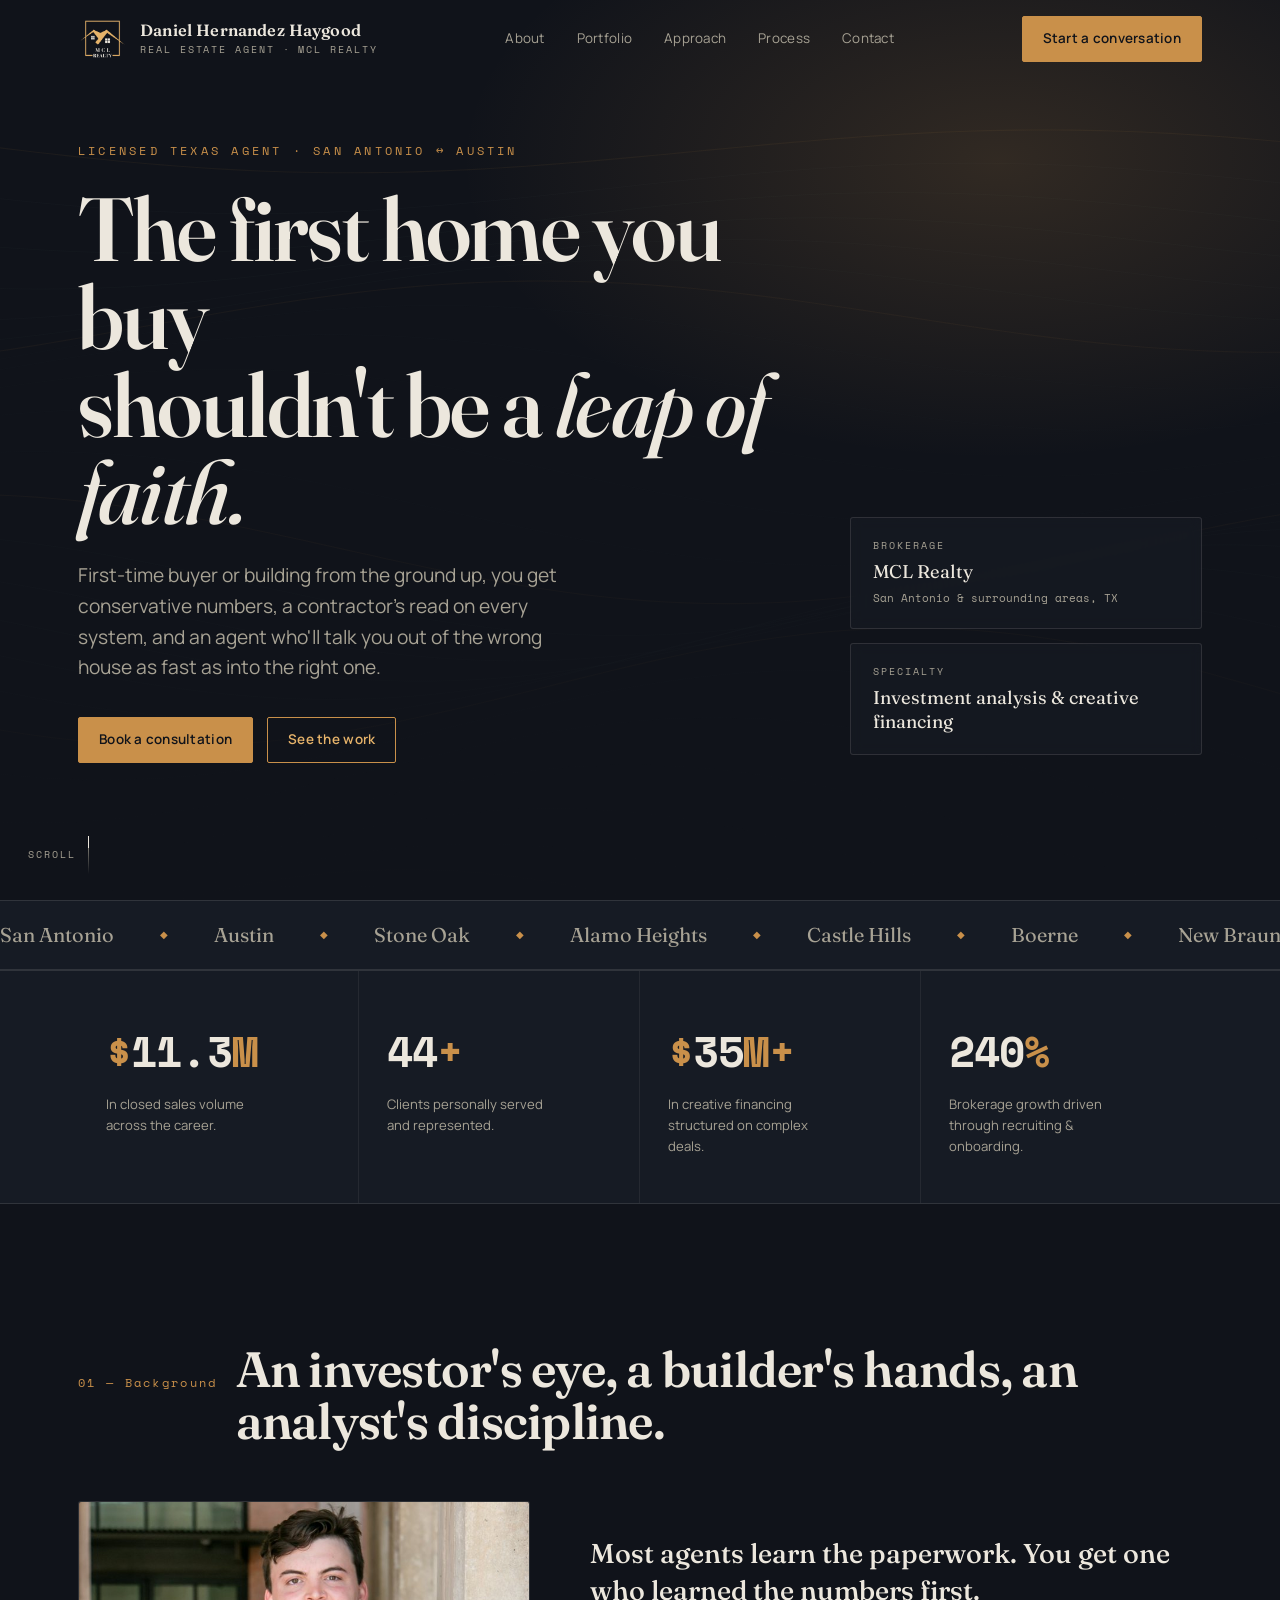
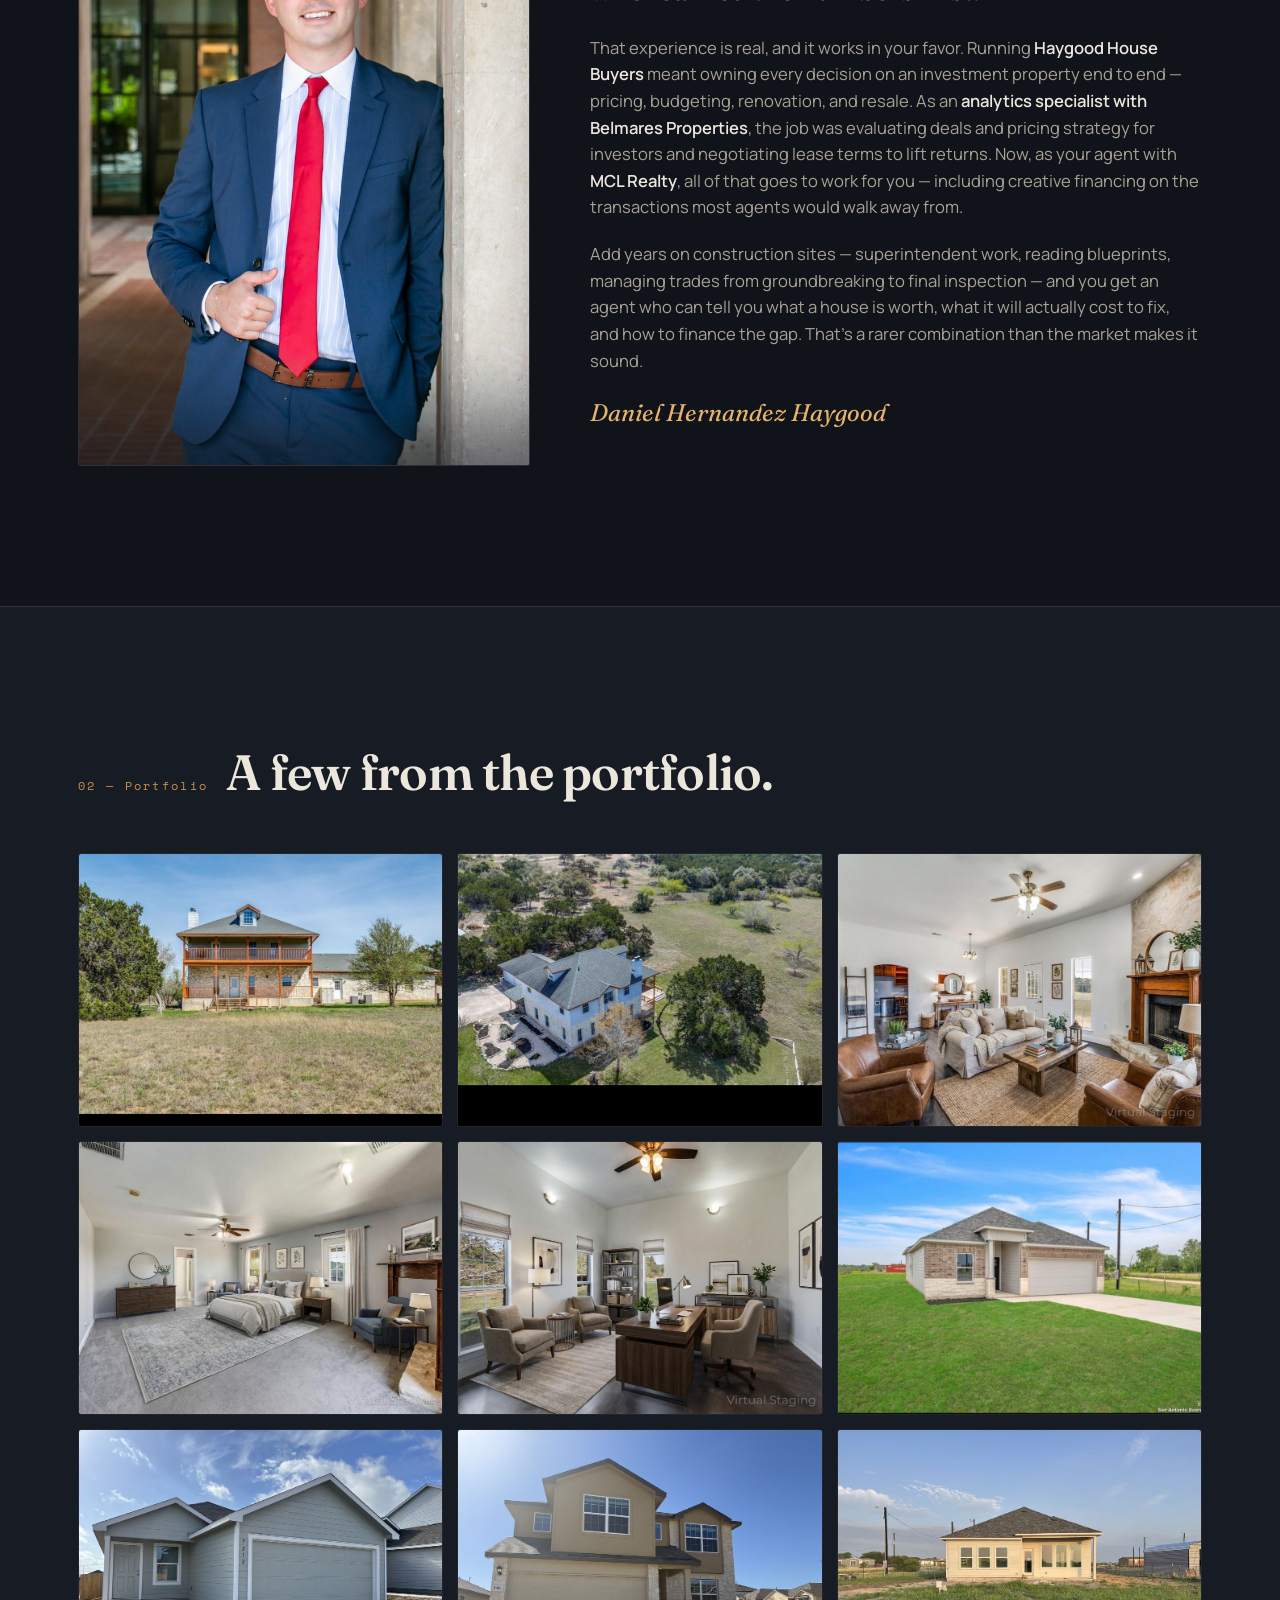
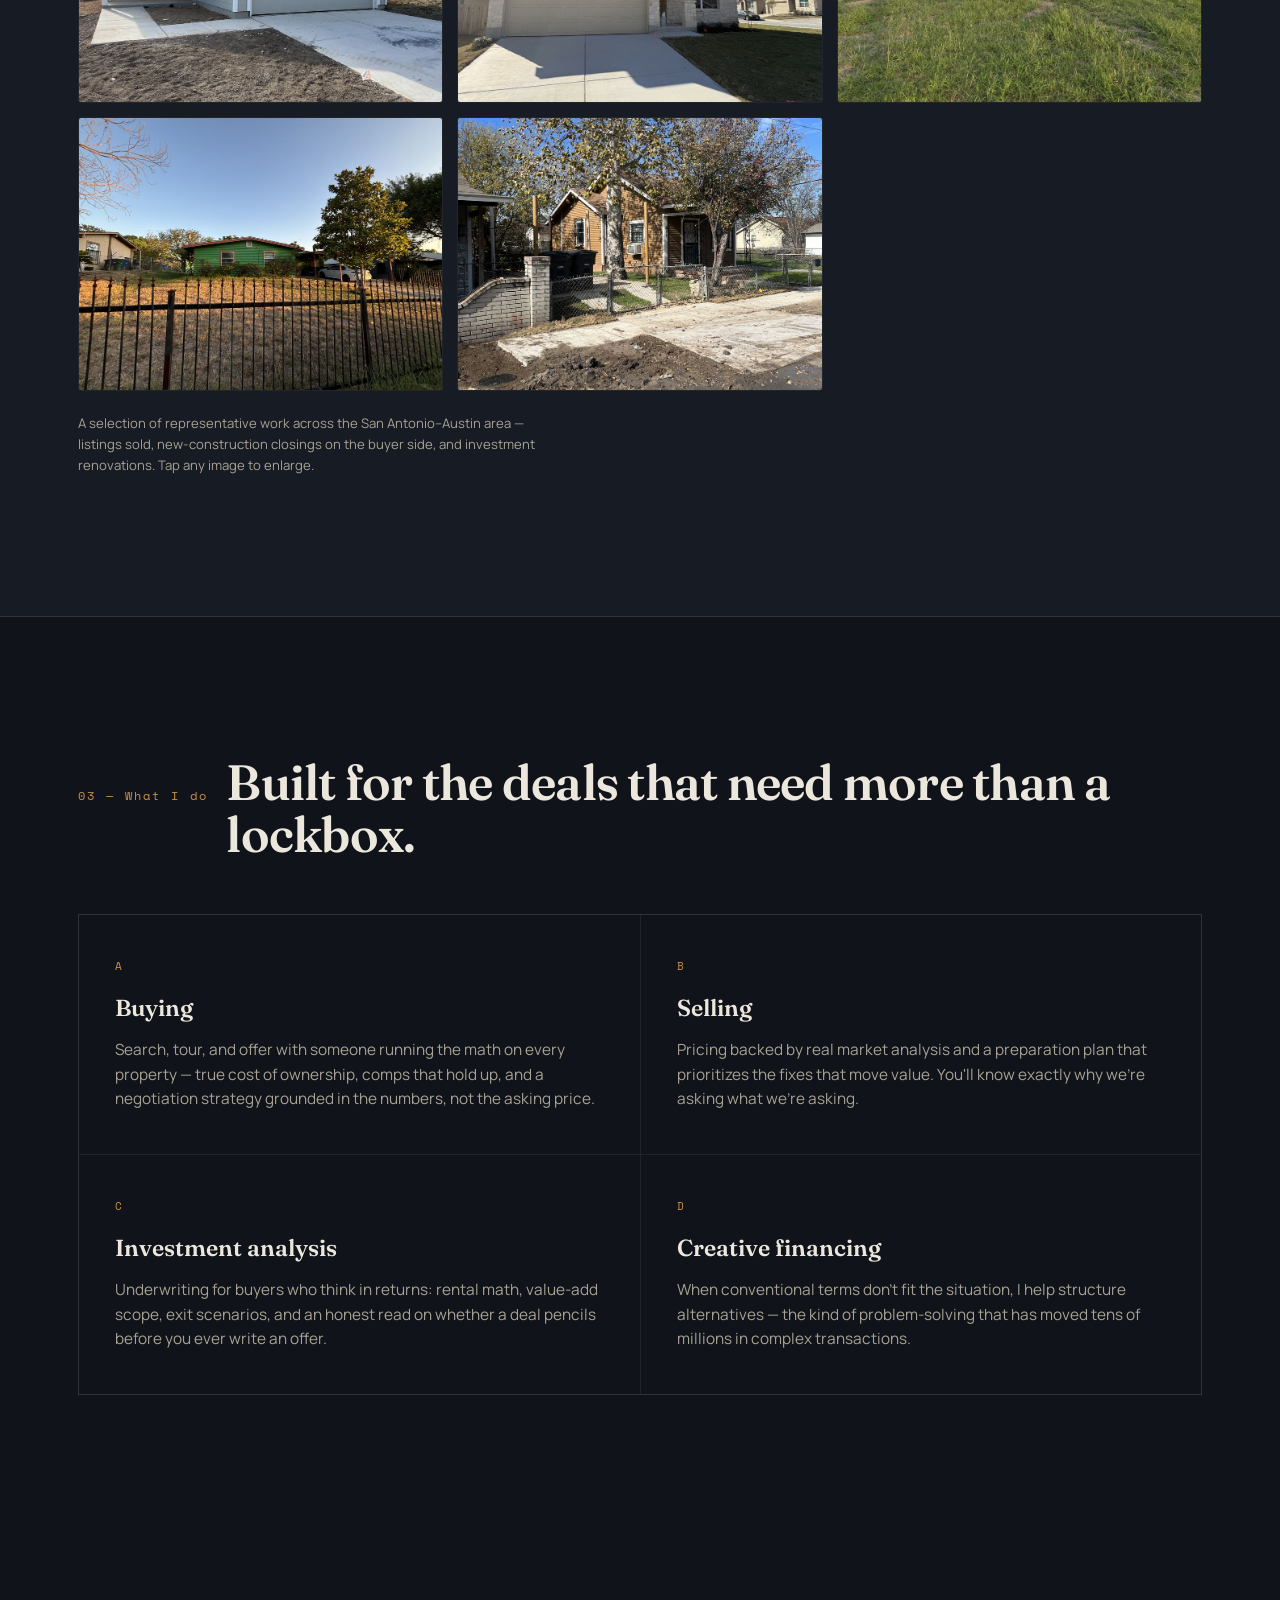
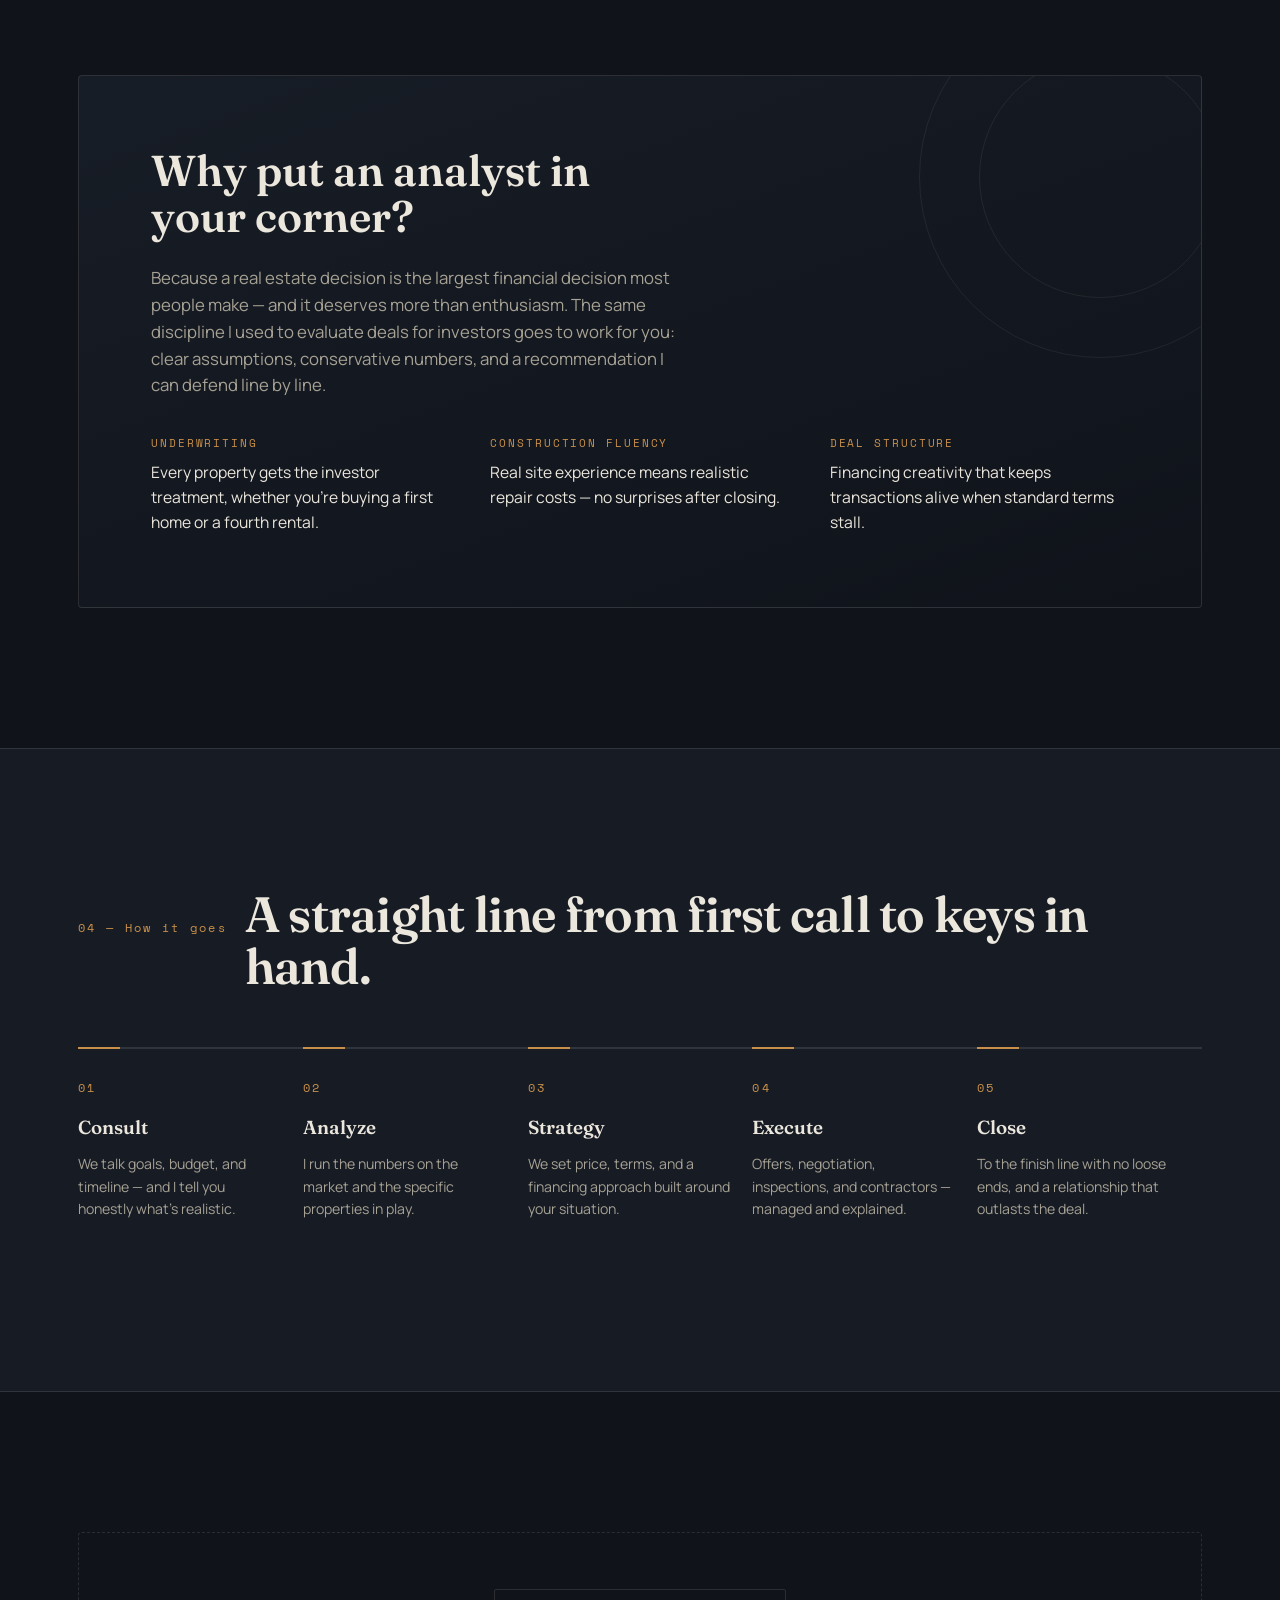
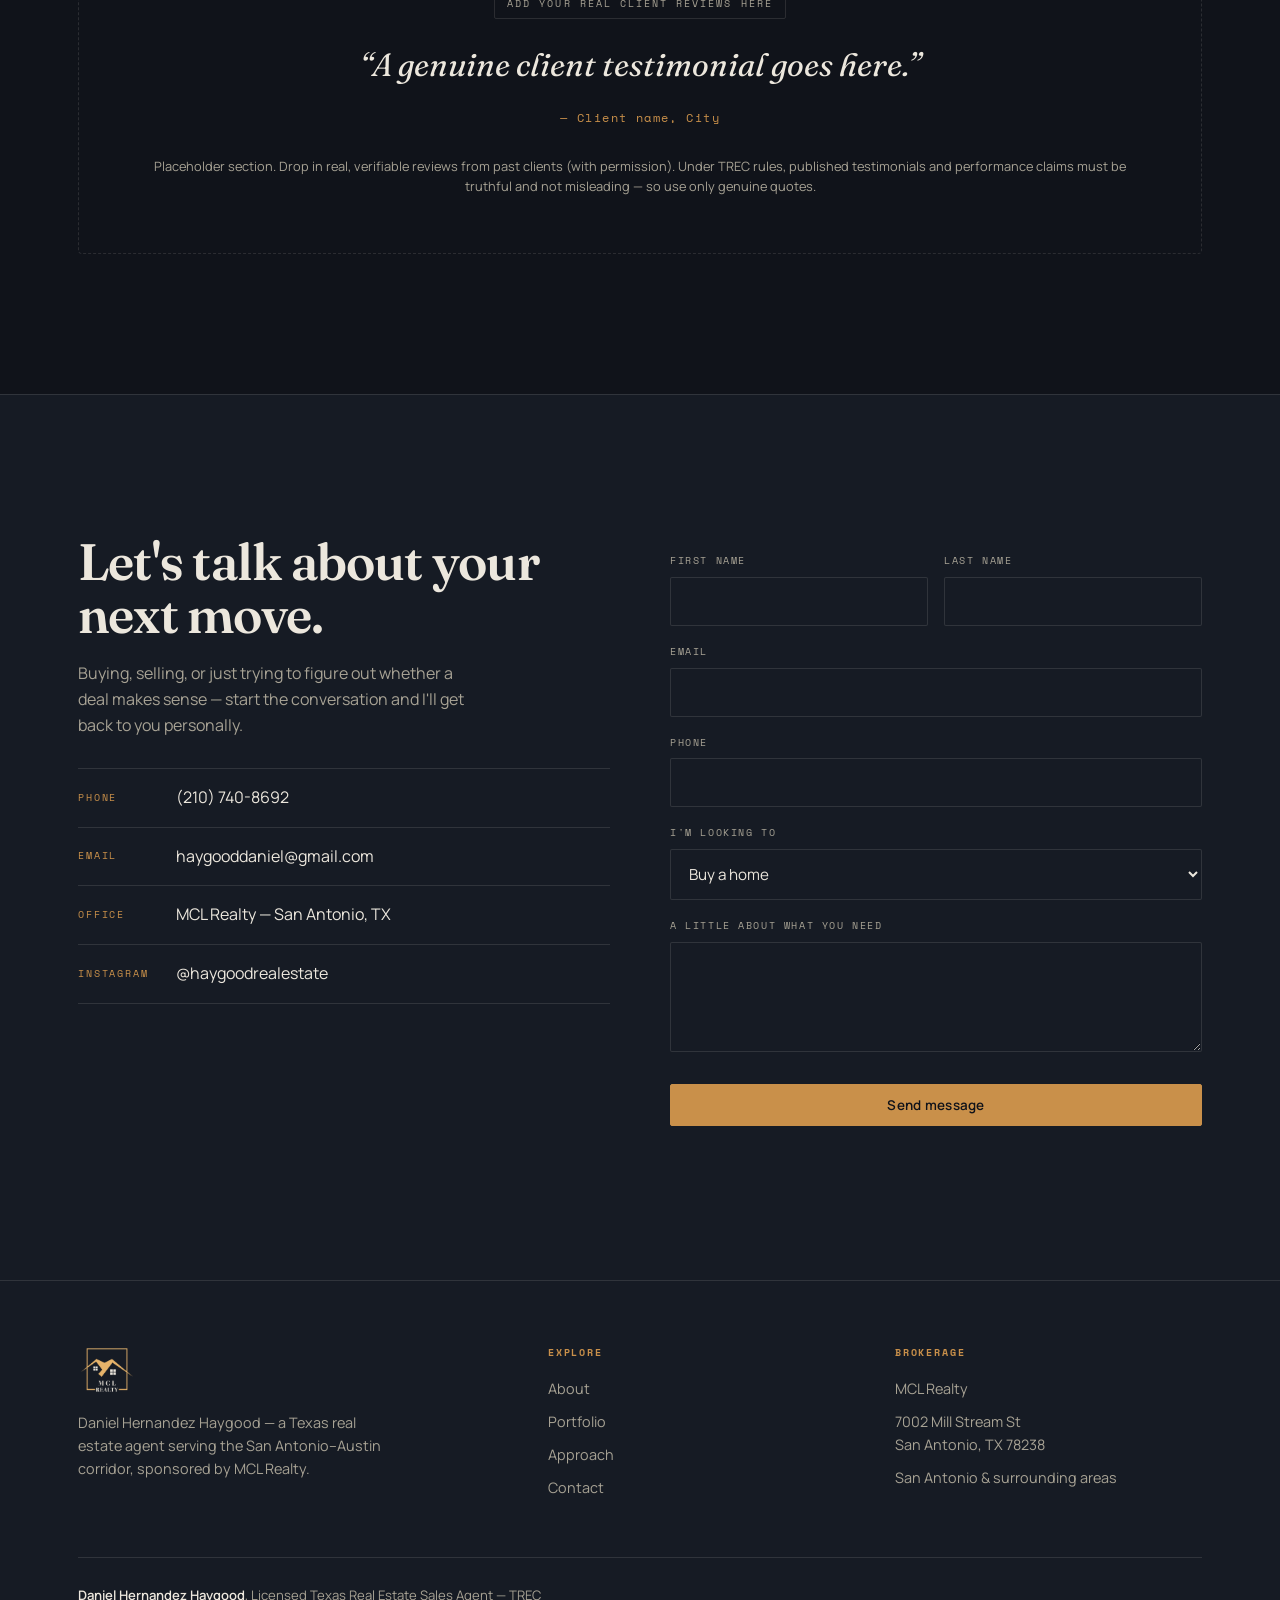
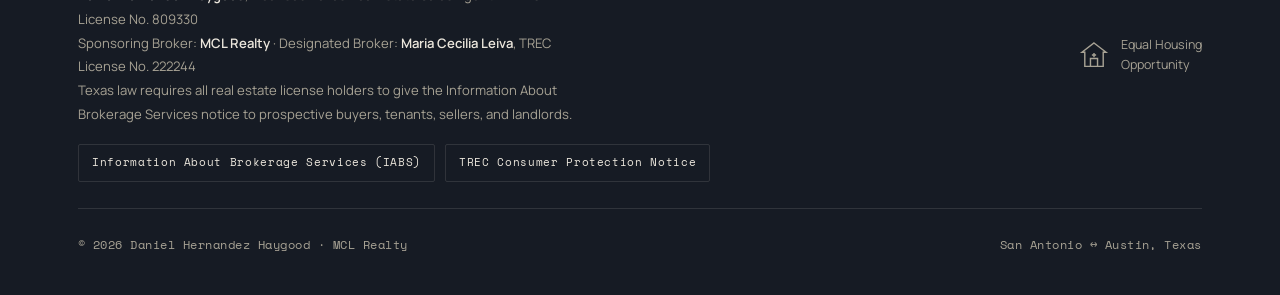
==== v1/index.html @ cd8a811c "Add A/B split test: v1 (dark site) vs v2 (zillow-style), router, tracker, stats dashboard" ====
﻿<!DOCTYPE html>
<html lang="en">
<head>
<meta charset="UTF-8" />
<meta name="viewport" content="width=device-width, initial-scale=1.0" />
<title>Daniel Hernandez Haygood · Real Estate Agent · MCL Realty</title>
<meta name="description" content="Daniel Hernandez Haygood — a Texas real estate agent who underwrites like an investor and inspects like a builder. Serving the San Antonio–Austin corridor with MCL Realty." />
<link rel="preconnect" href="https://fonts.googleapis.com" />
<link rel="preconnect" href="https://fonts.gstatic.com" crossorigin />
<link href="https://fonts.googleapis.com/css2?family=Fraunces:opsz,wght@9..144,400;9..144,500;9..144,600;9..144,700&family=Manrope:wght@400;500;600;700&family=Space+Mono:wght@400;700&display=swap" rel="stylesheet" />
<style>
  :root{
    --ink:#10131A; --ink-2:#161B24; --surface:#1B2129;
    --bone:#ECE7DD; --bone-dim:#A7A294;
    --brass:#C9904A; --brass-hi:#E6B36A; --plat:#7C9A92;
    --line:rgba(236,231,221,0.12); --line-soft:rgba(236,231,221,0.07);
    --display:"Fraunces",Georgia,serif; --body:"Manrope",system-ui,sans-serif; --mono:"Space Mono",monospace;
    --maxw:1180px; --ease:cubic-bezier(.22,.61,.36,1);
  }
  *{box-sizing:border-box;margin:0;padding:0}
  html{scroll-behavior:smooth}
  body{background:var(--ink);color:var(--bone);font-family:var(--body);line-height:1.6;-webkit-font-smoothing:antialiased;overflow-x:hidden}
  a{color:inherit;text-decoration:none}
  img{max-width:100%;display:block}
  .wrap{max-width:var(--maxw);margin:0 auto;padding:0 28px}
  .eyebrow{font-family:var(--mono);font-size:.72rem;letter-spacing:.28em;text-transform:uppercase;color:var(--brass)}

  header.nav{position:fixed;top:0;left:0;right:0;z-index:60;transition:background .4s var(--ease),border-color .4s var(--ease),backdrop-filter .4s;border-bottom:1px solid transparent}
  header.nav.scrolled{background:rgba(16,19,26,.82);backdrop-filter:blur(14px);border-bottom:1px solid var(--line)}
  .nav-inner{display:flex;align-items:center;justify-content:space-between;height:78px}
  .brand{display:flex;align-items:center;gap:13px}
  .brand .mark{height:42px;width:auto;flex:none}
  .brand .name{line-height:1.05}
  .brand .name b{font-family:var(--display);font-weight:600;font-size:1.02rem;letter-spacing:.01em;display:block}
  .brand .name span{font-family:var(--mono);font-size:.6rem;letter-spacing:.2em;color:var(--bone-dim);text-transform:uppercase}
  .nav-links{display:flex;align-items:center;gap:32px}
  .nav-links a{font-size:.84rem;color:var(--bone-dim);transition:color .25s;letter-spacing:.02em}
  .nav-links a:hover{color:var(--bone)}
  .btn{font-family:var(--body);font-weight:600;font-size:.84rem;padding:11px 20px;border-radius:2px;cursor:pointer;border:1px solid var(--brass);background:transparent;color:var(--brass-hi);transition:all .3s var(--ease);letter-spacing:.02em;display:inline-flex;align-items:center;gap:8px}
  .btn:hover{background:var(--brass);color:var(--ink);transform:translateY(-2px)}
  .btn.solid{background:var(--brass);color:var(--ink)}
  .btn.solid:hover{background:var(--brass-hi);border-color:var(--brass-hi)}
  .nav-cta{display:flex;align-items:center;gap:22px}
  .burger{display:none;flex-direction:column;gap:5px;background:none;border:0;cursor:pointer;padding:6px}
  .burger span{width:24px;height:2px;background:var(--bone);transition:.3s}

  .hero{position:relative;min-height:100vh;display:flex;align-items:center;overflow:hidden}
  #contours{position:absolute;inset:0;width:100%;height:100%;z-index:0}
  .hero::after{content:"";position:absolute;inset:0;z-index:1;pointer-events:none;background:radial-gradient(ellipse 70% 55% at 78% 18%, rgba(201,144,74,.18), transparent 60%),linear-gradient(180deg, rgba(16,19,26,.30) 0%, rgba(16,19,26,.55) 55%, var(--ink) 100%)}
  .hero .wrap{position:relative;z-index:2;width:100%}
  .hero-grid{display:grid;grid-template-columns:1.35fr .65fr;gap:40px;align-items:end}
  .hero h1{font-family:var(--display);font-weight:600;font-size:clamp(2.7rem,7vw,5.6rem);line-height:.98;letter-spacing:-.02em;margin:22px 0 24px}
  .hero h1 em{font-style:italic;color:inherit;font-weight:500}
  .hero p.lede{font-size:clamp(1.02rem,1.5vw,1.22rem);color:var(--bone-dim);max-width:42ch;margin-bottom:34px}
  .hero-ctas{display:flex;gap:14px;flex-wrap:wrap}
  .hero-side{padding-bottom:8px}
  .hero-card{border:1px solid var(--line);border-radius:3px;padding:20px 22px;background:rgba(27,33,41,.45);backdrop-filter:blur(6px)}
  .hero-card .lbl{font-family:var(--mono);font-size:.62rem;letter-spacing:.2em;color:var(--bone-dim);text-transform:uppercase}
  .hero-card .val{font-family:var(--display);font-size:1.15rem;margin-top:6px;line-height:1.3}
  .hero-card + .hero-card{margin-top:14px}
  .scrollcue{position:absolute;left:28px;bottom:26px;z-index:2;display:flex;align-items:center;gap:12px;font-family:var(--mono);font-size:.62rem;letter-spacing:.2em;color:var(--bone-dim);text-transform:uppercase}
  .scrollcue .rail{width:1px;height:38px;background:linear-gradient(var(--bone-dim),transparent);position:relative;overflow:hidden}
  .scrollcue .rail::after{content:"";position:absolute;top:0;left:0;width:1px;height:12px;background:var(--bone);animation:cue 2.1s var(--ease) infinite}
  @keyframes cue{0%{transform:translateY(-12px)}60%,100%{transform:translateY(40px)}}

  .marquee{border-top:1px solid var(--line);border-bottom:1px solid var(--line);background:var(--ink-2);overflow:hidden;padding:18px 0}
  .marquee-track{display:flex;gap:46px;white-space:nowrap;width:max-content;animation:slide 38s linear infinite}
  .marquee:hover .marquee-track{animation-play-state:paused}
  .marquee span{font-family:var(--display);font-size:1.25rem;color:var(--bone-dim);display:inline-flex;align-items:center;gap:46px;font-weight:400}
  .marquee span::after{content:"\25C6";color:var(--brass);font-size:.6rem}
  @keyframes slide{to{transform:translateX(-50%)}}

  section.block{padding:clamp(72px,11vw,140px) 0;position:relative}
  .sec-head{display:flex;align-items:baseline;gap:18px;margin-bottom:54px;flex-wrap:wrap}
  .sec-head .no{font-family:var(--mono);font-size:.72rem;color:var(--brass);letter-spacing:.2em}
  .sec-head h2{font-family:var(--display);font-weight:600;font-size:clamp(1.9rem,4vw,3.1rem);line-height:1.04;letter-spacing:-.015em;flex:1;min-width:280px}

  .stats{background:var(--ink-2);border-top:1px solid var(--line);border-bottom:1px solid var(--line)}
  .stat-grid{display:grid;grid-template-columns:repeat(4,1fr)}
  .stat{padding:46px 28px;border-right:1px solid var(--line-soft)}
  .stat:last-child{border-right:0}
  .stat .num{font-family:var(--mono);font-weight:700;font-size:clamp(1.9rem,3.4vw,2.7rem);color:var(--bone);letter-spacing:-.02em}
  .stat .num .pre,.stat .num .suf{color:var(--brass)}
  .stat .cap{font-size:.82rem;color:var(--bone-dim);margin-top:8px;max-width:22ch}

  .about-grid{display:grid;grid-template-columns:.85fr 1.15fr;gap:60px;align-items:center}
  .portrait{position:relative;aspect-ratio:4/5;border:1px solid var(--line);border-radius:3px;overflow:hidden;background:#12161d}
  .portrait img{width:100%;height:100%;object-fit:cover}
  .portrait::after{content:"";position:absolute;inset:0;box-shadow:inset 0 -90px 80px -40px rgba(16,19,26,.6);pointer-events:none}
  .about-body p{color:var(--bone-dim);font-size:1.04rem;margin-bottom:20px}
  .about-body p strong{color:var(--bone);font-weight:600}
  .about-body .lead{font-family:var(--display);font-size:clamp(1.3rem,2.2vw,1.7rem);line-height:1.35;color:var(--bone);margin-bottom:26px;font-weight:500}
  .sig{font-family:var(--display);font-style:italic;font-size:1.5rem;color:var(--brass-hi);margin-top:8px}

  /* PORTFOLIO */
  .gallery{display:grid;grid-template-columns:repeat(3,1fr);gap:14px}
  .gtile{position:relative;overflow:hidden;border-radius:3px;cursor:pointer;aspect-ratio:4/3;border:1px solid var(--line-soft);background:#12161d}
  .gtile img{width:100%;height:100%;object-fit:cover;transition:transform .7s var(--ease)}
  .gtile:hover img,.gtile:focus img{transform:scale(1.06)}
  .gtile .cap{position:absolute;left:0;right:0;bottom:0;padding:16px;display:flex;justify-content:space-between;align-items:flex-end;gap:10px;background:linear-gradient(transparent,rgba(16,19,26,.88));opacity:0;transform:translateY(10px);transition:.45s var(--ease)}
  .gtile:hover .cap,.gtile:focus .cap{opacity:1;transform:none}
  .cap .t{font-family:var(--display);font-size:1.02rem;color:var(--bone)}
  .cap .k{font-family:var(--mono);font-size:.56rem;letter-spacing:.16em;text-transform:uppercase;color:var(--brass-hi);white-space:nowrap;padding-bottom:3px}
  .gnote{margin-top:22px;font-size:.82rem;color:var(--bone-dim);max-width:60ch}
  #lightbox{position:fixed;inset:0;z-index:90;background:rgba(8,10,14,.92);display:none;align-items:center;justify-content:center;padding:30px;backdrop-filter:blur(6px)}
  #lightbox.on{display:flex}
  #lightbox img{max-width:92vw;max-height:88vh;border:1px solid var(--line);border-radius:3px}
  #lightbox .x{position:absolute;top:22px;right:26px;font-family:var(--mono);font-size:.8rem;letter-spacing:.1em;color:var(--bone);cursor:pointer;border:1px solid var(--line);padding:8px 12px;border-radius:2px}

  .cards{display:grid;grid-template-columns:repeat(2,1fr);gap:1px;background:var(--line-soft);border:1px solid var(--line-soft)}
  .card{background:var(--ink);padding:42px 36px;transition:background .4s var(--ease)}
  .card:hover{background:var(--ink-2)}
  .card .idx{font-family:var(--mono);font-size:.7rem;color:var(--brass);letter-spacing:.2em}
  .card h3{font-family:var(--display);font-weight:600;font-size:1.45rem;margin:14px 0 12px}
  .card p{color:var(--bone-dim);font-size:.96rem}

  .diff{background:linear-gradient(160deg,#171d26,#10131a);border:1px solid var(--line);border-radius:4px;padding:clamp(40px,6vw,72px);position:relative;overflow:hidden}
  .diff::before{content:"";position:absolute;right:-80px;top:-80px;width:360px;height:360px;border:1px solid var(--line-soft);border-radius:50%}
  .diff::after{content:"";position:absolute;right:-20px;top:-20px;width:240px;height:240px;border:1px solid var(--line-soft);border-radius:50%}
  .diff h2{font-family:var(--display);font-weight:600;font-size:clamp(1.7rem,3.4vw,2.7rem);line-height:1.08;max-width:18ch;margin-bottom:24px;position:relative}
  .diff p{color:var(--bone-dim);max-width:54ch;font-size:1.05rem;position:relative}
  .diff-list{display:flex;gap:40px;margin-top:36px;flex-wrap:wrap;position:relative}
  .diff-list div{flex:1;min-width:180px}
  .diff-list .k{font-family:var(--mono);font-size:.66rem;letter-spacing:.18em;color:var(--brass);text-transform:uppercase}
  .diff-list .v{margin-top:8px;color:var(--bone);font-size:.98rem}

  .steps{display:grid;grid-template-columns:repeat(5,1fr);gap:0}
  .step{padding:30px 22px 30px 0;border-top:2px solid var(--line);position:relative}
  .step::before{content:"";position:absolute;top:-2px;left:0;width:42px;height:2px;background:var(--brass)}
  .step .n{font-family:var(--mono);font-size:.72rem;color:var(--brass);letter-spacing:.2em}
  .step h4{font-family:var(--display);font-weight:600;font-size:1.18rem;margin:16px 0 10px}
  .step p{color:var(--bone-dim);font-size:.88rem}

  .quote-wrap{border:1px dashed var(--line);border-radius:4px;padding:clamp(34px,5vw,56px);text-align:center}
  .quote-wrap .tag{font-family:var(--mono);font-size:.64rem;letter-spacing:.2em;color:var(--bone-dim);text-transform:uppercase;display:inline-block;border:1px solid var(--line);padding:6px 12px;border-radius:2px;margin-bottom:24px}
  .quote-wrap blockquote{font-family:var(--display);font-style:italic;font-size:clamp(1.3rem,2.6vw,2rem);line-height:1.35;color:var(--bone);max-width:30ch;margin:0 auto 18px}
  .quote-wrap cite{font-family:var(--mono);font-size:.74rem;color:var(--brass);letter-spacing:.12em;font-style:normal}
  .quote-note{font-size:.8rem;color:var(--bone-dim);margin-top:26px}

  .contact-grid{display:grid;grid-template-columns:1fr 1fr;gap:60px;align-items:start}
  .contact-grid h2{font-family:var(--display);font-weight:600;font-size:clamp(2rem,4vw,3.2rem);line-height:1.04;margin-bottom:20px;letter-spacing:-.015em}
  .contact-grid .sub{color:var(--bone-dim);margin-bottom:30px;max-width:40ch}
  .contact-line{display:flex;gap:14px;align-items:center;padding:16px 0;border-top:1px solid var(--line)}
  .contact-line:last-of-type{border-bottom:1px solid var(--line)}
  .contact-line .k{font-family:var(--mono);font-size:.64rem;letter-spacing:.18em;color:var(--brass);text-transform:uppercase;width:84px;flex:none}
  .contact-line .v{color:var(--bone)}
  .contact-line a.v:hover{color:var(--brass-hi)}
  form .row{display:grid;grid-template-columns:1fr 1fr;gap:16px}
  form label{display:block;font-family:var(--mono);font-size:.62rem;letter-spacing:.16em;text-transform:uppercase;color:var(--bone-dim);margin:18px 0 8px}
  form input,form textarea,form select{width:100%;background:var(--ink-2);border:1px solid var(--line);color:var(--bone);padding:13px 14px;border-radius:2px;font-family:var(--body);font-size:.95rem;transition:border-color .25s}
  form input:focus,form textarea:focus,form select:focus{outline:none;border-color:var(--brass)}
  form textarea{resize:vertical;min-height:110px}
  form .btn{margin-top:24px;width:100%;justify-content:center}

  footer{background:var(--ink-2);border-top:1px solid var(--line);padding:64px 0 40px}
  .foot-top{display:grid;grid-template-columns:1.4fr 1fr 1fr;gap:40px;margin-bottom:48px}
  .foot-brand .mark{height:50px;width:auto;margin-bottom:16px}
  .foot-brand p{color:var(--bone-dim);font-size:.9rem;max-width:34ch}
  .foot-col h5{font-family:var(--mono);font-size:.64rem;letter-spacing:.18em;text-transform:uppercase;color:var(--brass);margin-bottom:16px}
  .foot-col a,.foot-col p{display:block;color:var(--bone-dim);font-size:.9rem;margin-bottom:10px;transition:color .25s}
  .foot-col a:hover{color:var(--bone)}
  .trec{border-top:1px solid var(--line);border-bottom:1px solid var(--line);padding:26px 0;margin:8px 0 26px}
  .trec-row{display:flex;gap:30px;flex-wrap:wrap;align-items:center;justify-content:space-between}
  .trec-info{font-size:.82rem;color:var(--bone-dim);line-height:1.8;max-width:64ch}
  .trec-info b{color:var(--bone);font-weight:600}
  .trec-links{display:flex;gap:10px;flex-wrap:wrap;margin-top:18px}
  .trec-links a{font-family:var(--mono);font-size:.68rem;letter-spacing:.06em;border:1px solid var(--line);padding:9px 13px;border-radius:2px;color:var(--bone);transition:all .25s}
  .trec-links a:hover{border-color:var(--brass);color:var(--brass-hi)}
  .eho{display:flex;align-items:center;gap:10px;font-size:.78rem;color:var(--bone-dim)}
  .eho svg{flex:none}
  .foot-base{display:flex;justify-content:space-between;gap:20px;flex-wrap:wrap;font-size:.78rem;color:var(--bone-dim);font-family:var(--mono);letter-spacing:.04em}

  .reveal{opacity:0;transform:translateY(28px);transition:opacity .9s var(--ease),transform .9s var(--ease)}
  .reveal.in{opacity:1;transform:none}
  .reveal[data-d="1"]{transition-delay:.08s}.reveal[data-d="2"]{transition-delay:.16s}
  .reveal[data-d="3"]{transition-delay:.24s}.reveal[data-d="4"]{transition-delay:.32s}

  @media(max-width:980px){
    .hero-grid{grid-template-columns:1fr}.hero-side{display:none}
    .about-grid,.contact-grid{grid-template-columns:1fr;gap:36px}
    .steps{grid-template-columns:repeat(2,1fr)}.foot-top{grid-template-columns:1fr 1fr}
    .stat-grid{grid-template-columns:repeat(2,1fr)}.stat:nth-child(2){border-right:0}
    .stat{border-bottom:1px solid var(--line-soft)}
    .gallery{grid-template-columns:repeat(2,1fr)}
  }
  @media(max-width:620px){
    .nav-links{display:none}.nav-cta .btn{display:none}.burger{display:flex}
    .cards{grid-template-columns:1fr}.steps{grid-template-columns:1fr}.foot-top{grid-template-columns:1fr}
    form .row{grid-template-columns:1fr}.gallery{grid-template-columns:1fr}
    .mobile-open .nav-links{display:flex;position:absolute;top:78px;left:0;right:0;flex-direction:column;gap:0;background:var(--ink-2);border-bottom:1px solid var(--line);padding:8px 28px 20px}
    .mobile-open .nav-links a{padding:14px 0;border-bottom:1px solid var(--line-soft);width:100%}
  }
  @media(prefers-reduced-motion:reduce){
    .reveal{opacity:1;transform:none;transition:none}.marquee-track{animation:none}
    .scrollcue .rail::after{animation:none}html{scroll-behavior:auto}
    .gtile img{transition:none}
  }
</style>
<!-- Google tag (gtag.js) -->
<script async src="https://www.googletagmanager.com/gtag/js?id=G-Z7TXJCF9Q4"></script>
<script>
  window.dataLayer = window.dataLayer || [];
  function gtag(){dataLayer.push(arguments);}
  gtag('js', new Date());

  gtag('config', 'G-Z7TXJCF9Q4');
</script>
</head>
<body>

<header class="nav" id="nav">
  <div class="wrap nav-inner">
    <a class="brand" href="#top" aria-label="Daniel Hernandez Haygood — home">
      <img class="mark" src="[data-uri]" alt="MCL Realty" />
      <span class="name"><b>Daniel Hernandez Haygood</b><span>Real Estate Agent · MCL Realty</span></span>
    </a>
    <nav class="nav-links" aria-label="Primary">
      <a href="#about">About</a>
      <a href="#portfolio">Portfolio</a>
      <a href="#approach">Approach</a>
      <a href="#process">Process</a>
      <a href="#contact">Contact</a>
    </nav>
    <div class="nav-cta">
      <a href="#contact" class="btn solid">Start a conversation</a>
      <button class="burger" id="burger" aria-label="Menu" aria-expanded="false"><span></span><span></span><span></span></button>
    </div>
  </div>
</header>

<section class="hero" id="top">
  <canvas id="contours" aria-hidden="true"></canvas>
  <div class="wrap">
    <div class="hero-grid">
      <div class="hero-main">
        <span class="eyebrow">Licensed Texas Agent · San Antonio &harr; Austin</span>
        <h1>The first home you buy<br>shouldn't be a <em>leap of faith.</em></h1>
        <p class="lede">First-time buyer or building from the ground up, you get conservative numbers, a contractor's read on every system, and an agent who'll talk you out of the wrong house as fast as into the right one.</p>
        <div class="hero-ctas">
          <a href="#contact" class="btn solid">Book a consultation</a>
          <a href="#portfolio" class="btn">See the work</a>
        </div>
      </div>
      <aside class="hero-side">
        <div class="hero-card"><div class="lbl">Brokerage</div><div class="val">MCL Realty<br><span style="font-family:var(--mono);font-size:.7rem;color:var(--bone-dim)">San Antonio &amp; surrounding areas, TX</span></div></div>
        <div class="hero-card"><div class="lbl">Specialty</div><div class="val">Investment analysis &amp; creative financing</div></div>
      </aside>
    </div>
  </div>
  <div class="scrollcue"><span>Scroll</span><span class="rail"></span></div>
</section>

<div class="marquee" id="areas" aria-label="Service areas">
  <div class="marquee-track">
    <span>San Antonio</span><span>Austin</span><span>Stone Oak</span><span>Alamo Heights</span><span>Castle Hills</span><span>Boerne</span><span>New Braunfels</span><span>Bulverde</span><span>Schertz</span><span>Helotes</span>
    <span>San Antonio</span><span>Austin</span><span>Stone Oak</span><span>Alamo Heights</span><span>Castle Hills</span><span>Boerne</span><span>New Braunfels</span><span>Bulverde</span><span>Schertz</span><span>Helotes</span>
  </div>
</div>

<div class="stats">
  <div class="wrap">
    <div class="stat-grid">
      <div class="stat reveal"><div class="num"><span class="pre">$</span><span data-count="11.3" data-dec="1">0</span><span class="suf">M</span></div><div class="cap">In closed sales volume across the career.</div></div>
      <div class="stat reveal" data-d="1"><div class="num"><span data-count="44">0</span><span class="suf">+</span></div><div class="cap">Clients personally served and represented.</div></div>
      <div class="stat reveal" data-d="2"><div class="num"><span class="pre">$</span><span data-count="35">0</span><span class="suf">M+</span></div><div class="cap">In creative financing structured on complex deals.</div></div>
      <div class="stat reveal" data-d="3"><div class="num"><span data-count="240">0</span><span class="suf">%</span></div><div class="cap">Brokerage growth driven through recruiting &amp; onboarding.</div></div>
    </div>
  </div>
</div>

<section class="block" id="about">
  <div class="wrap">
    <div class="sec-head reveal"><span class="no">01 — Background</span><h2>An investor's eye, a builder's hands, an analyst's discipline.</h2></div>
    <div class="about-grid">
      <div class="portrait reveal"><img src="[data-uri]" alt="Daniel Hernandez Haygood" /></div>
      <div class="about-body reveal" data-d="1">
        <p class="lead">Most agents learn the paperwork. You get one who learned the numbers first.</p>
        <p>That experience is real, and it works in your favor. Running <strong>Haygood House Buyers</strong> meant owning every decision on an investment property end to end — pricing, budgeting, renovation, and resale. As an <strong>analytics specialist with Belmares Properties</strong>, the job was evaluating deals and pricing strategy for investors and negotiating lease terms to lift returns. Now, as your agent with <strong>MCL Realty</strong>, all of that goes to work for you — including creative financing on the transactions most agents would walk away from.</p>
        <p>Add years on construction sites — superintendent work, reading blueprints, managing trades from groundbreaking to final inspection — and you get an agent who can tell you what a house is worth, what it will actually cost to fix, and how to finance the gap. That's a rarer combination than the market makes it sound.</p>
        <div class="sig">Daniel Hernandez Haygood</div>
      </div>
    </div>
  </div>
</section>

<section class="block" id="portfolio" style="background:var(--ink-2);border-top:1px solid var(--line);border-bottom:1px solid var(--line)">
  <div class="wrap">
    <div class="sec-head reveal"><span class="no">02 — Portfolio</span><h2>A few from the portfolio.</h2></div>
    <div class="gallery">
<figure class="gtile" tabindex="0" onclick="lb(this)"><img loading="lazy" src="[data-uri]" alt="Hill Country estate"><figcaption class="cap"><span class="t">Hill Country estate</span><span class="k">Sold listing</span></figcaption></figure>
<figure class="gtile" tabindex="0" onclick="lb(this)"><img loading="lazy" src="[data-uri]" alt="Acreage tract"><figcaption class="cap"><span class="t">Acreage tract</span><span class="k">Sold listing</span></figcaption></figure>
<figure class="gtile" tabindex="0" onclick="lb(this)"><img loading="lazy" src="[data-uri]" alt="Living room"><figcaption class="cap"><span class="t">Living room</span><span class="k">Staged for sale</span></figcaption></figure>
<figure class="gtile" tabindex="0" onclick="lb(this)"><img loading="lazy" src="[data-uri]" alt="Primary suite"><figcaption class="cap"><span class="t">Primary suite</span><span class="k">Staged for sale</span></figcaption></figure>
<figure class="gtile" tabindex="0" onclick="lb(this)"><img loading="lazy" src="[data-uri]" alt="Home office"><figcaption class="cap"><span class="t">Home office</span><span class="k">Staged for sale</span></figcaption></figure>
<figure class="gtile" tabindex="0" onclick="lb(this)"><img loading="lazy" src="[data-uri]" alt="New construction"><figcaption class="cap"><span class="t">New construction</span><span class="k">Buyer represented</span></figcaption></figure>
<figure class="gtile" tabindex="0" onclick="lb(this)"><img loading="lazy" src="[data-uri]" alt="Modern new build"><figcaption class="cap"><span class="t">Modern new build</span><span class="k">Buyer represented</span></figcaption></figure>
<figure class="gtile" tabindex="0" onclick="lb(this)"><img loading="lazy" src="[data-uri]" alt="Two-story new build"><figcaption class="cap"><span class="t">Two-story new build</span><span class="k">Buyer represented</span></figcaption></figure>
<figure class="gtile" tabindex="0" onclick="lb(this)"><img loading="lazy" src="[data-uri]" alt="Single-story build"><figcaption class="cap"><span class="t">Single-story build</span><span class="k">Buyer represented</span></figcaption></figure>
<figure class="gtile" tabindex="0" onclick="lb(this)"><img loading="lazy" src="[data-uri]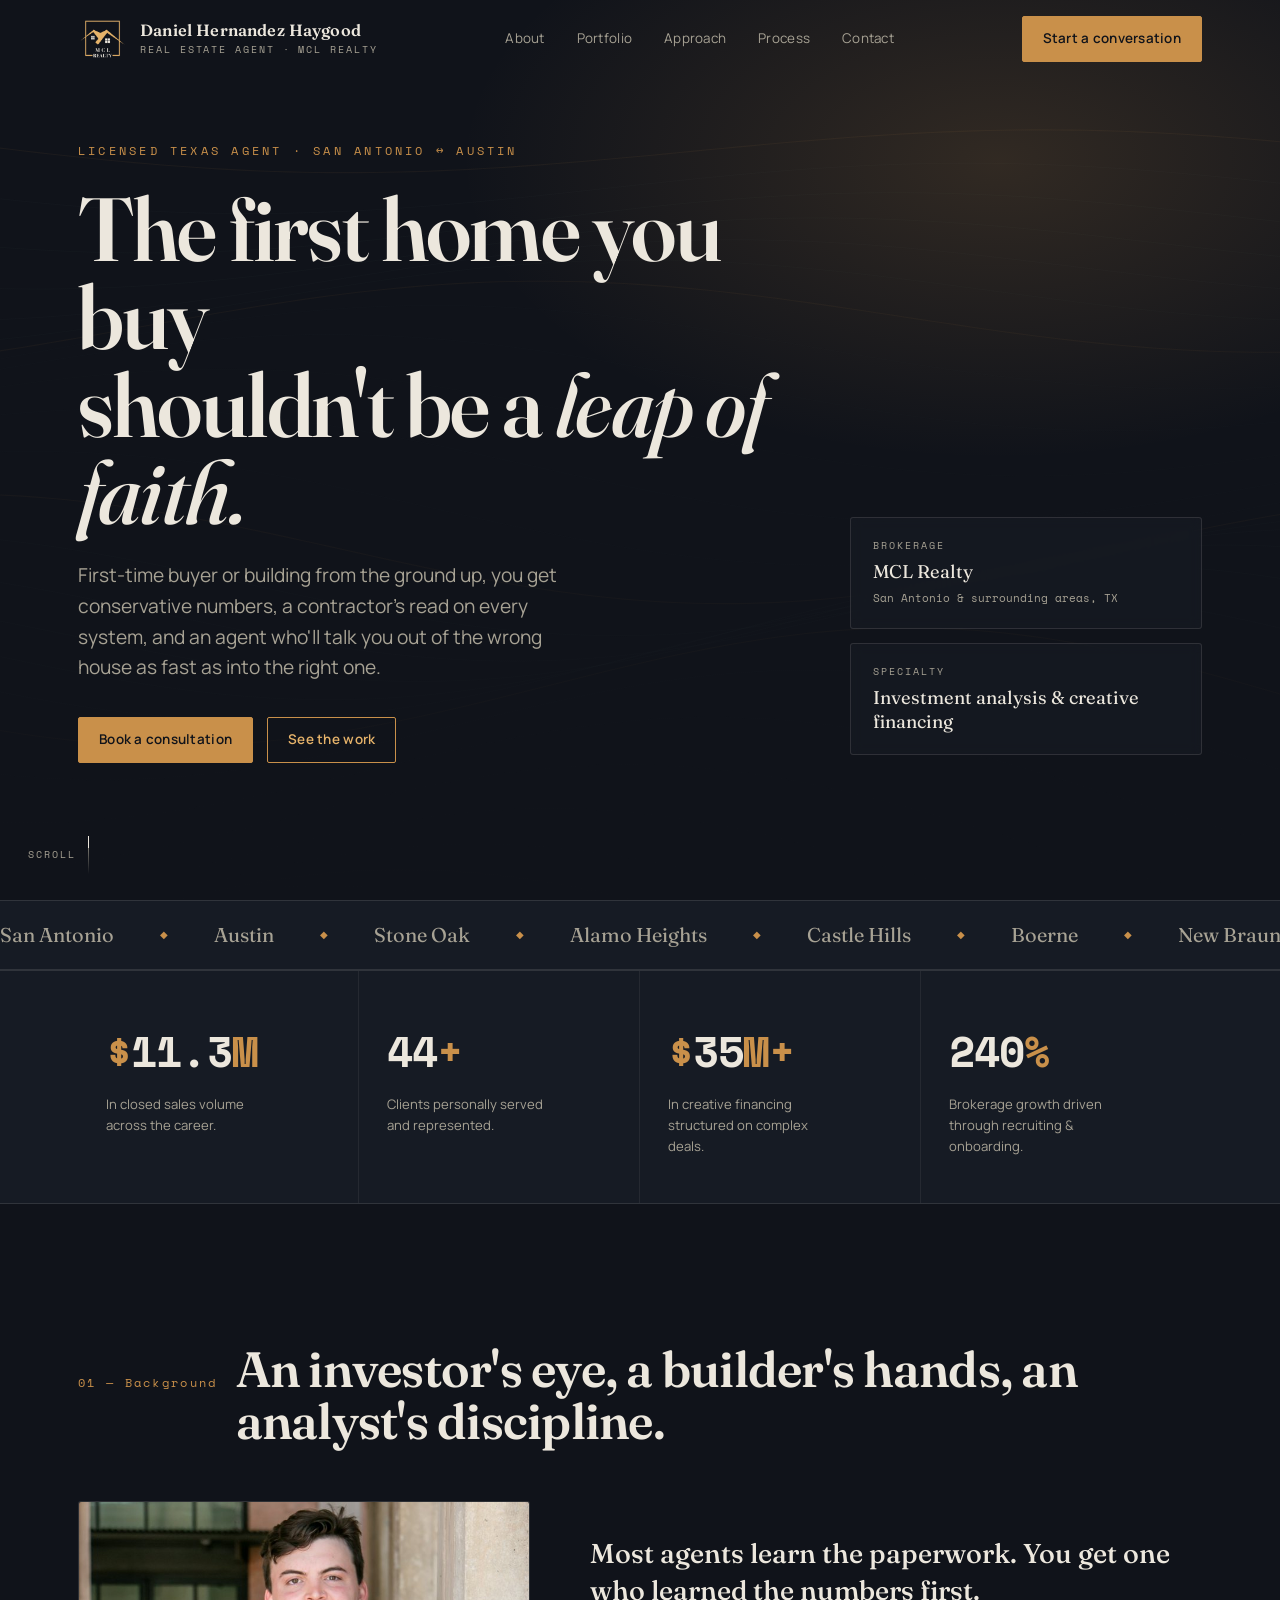
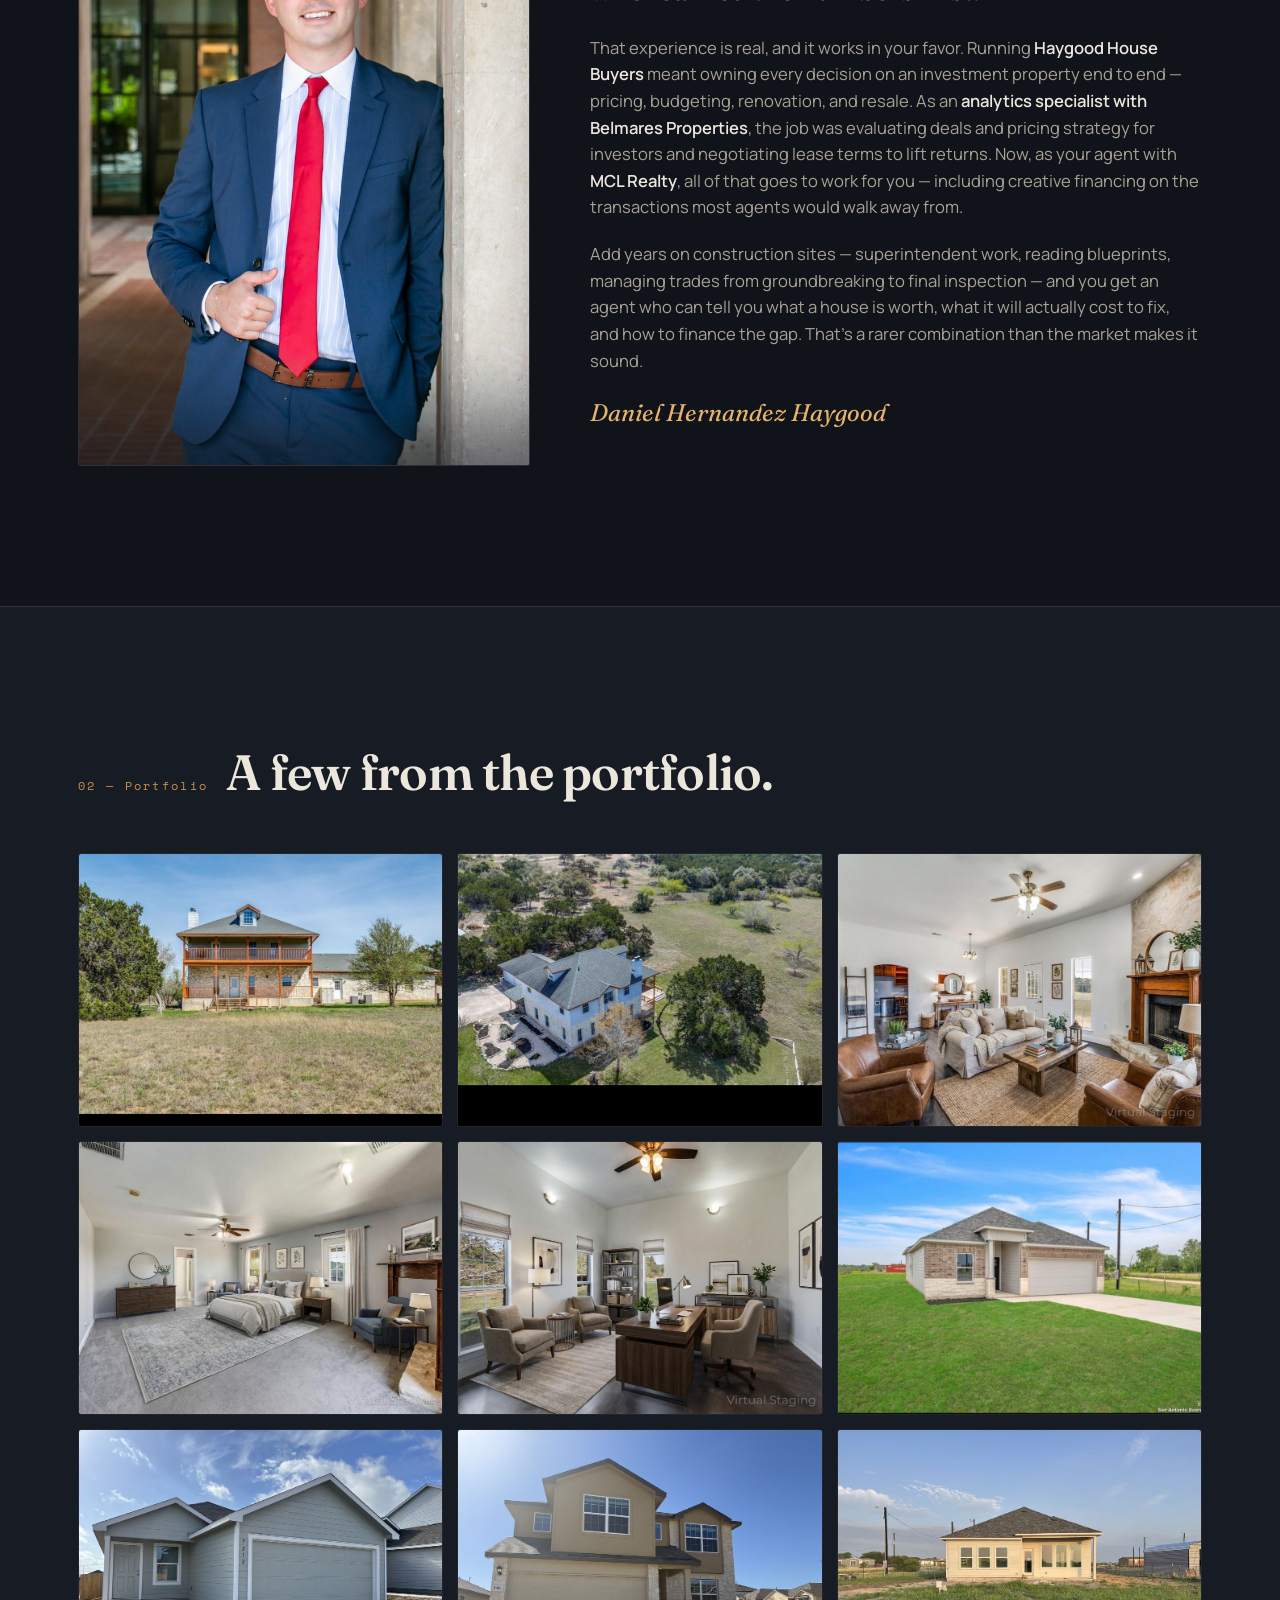
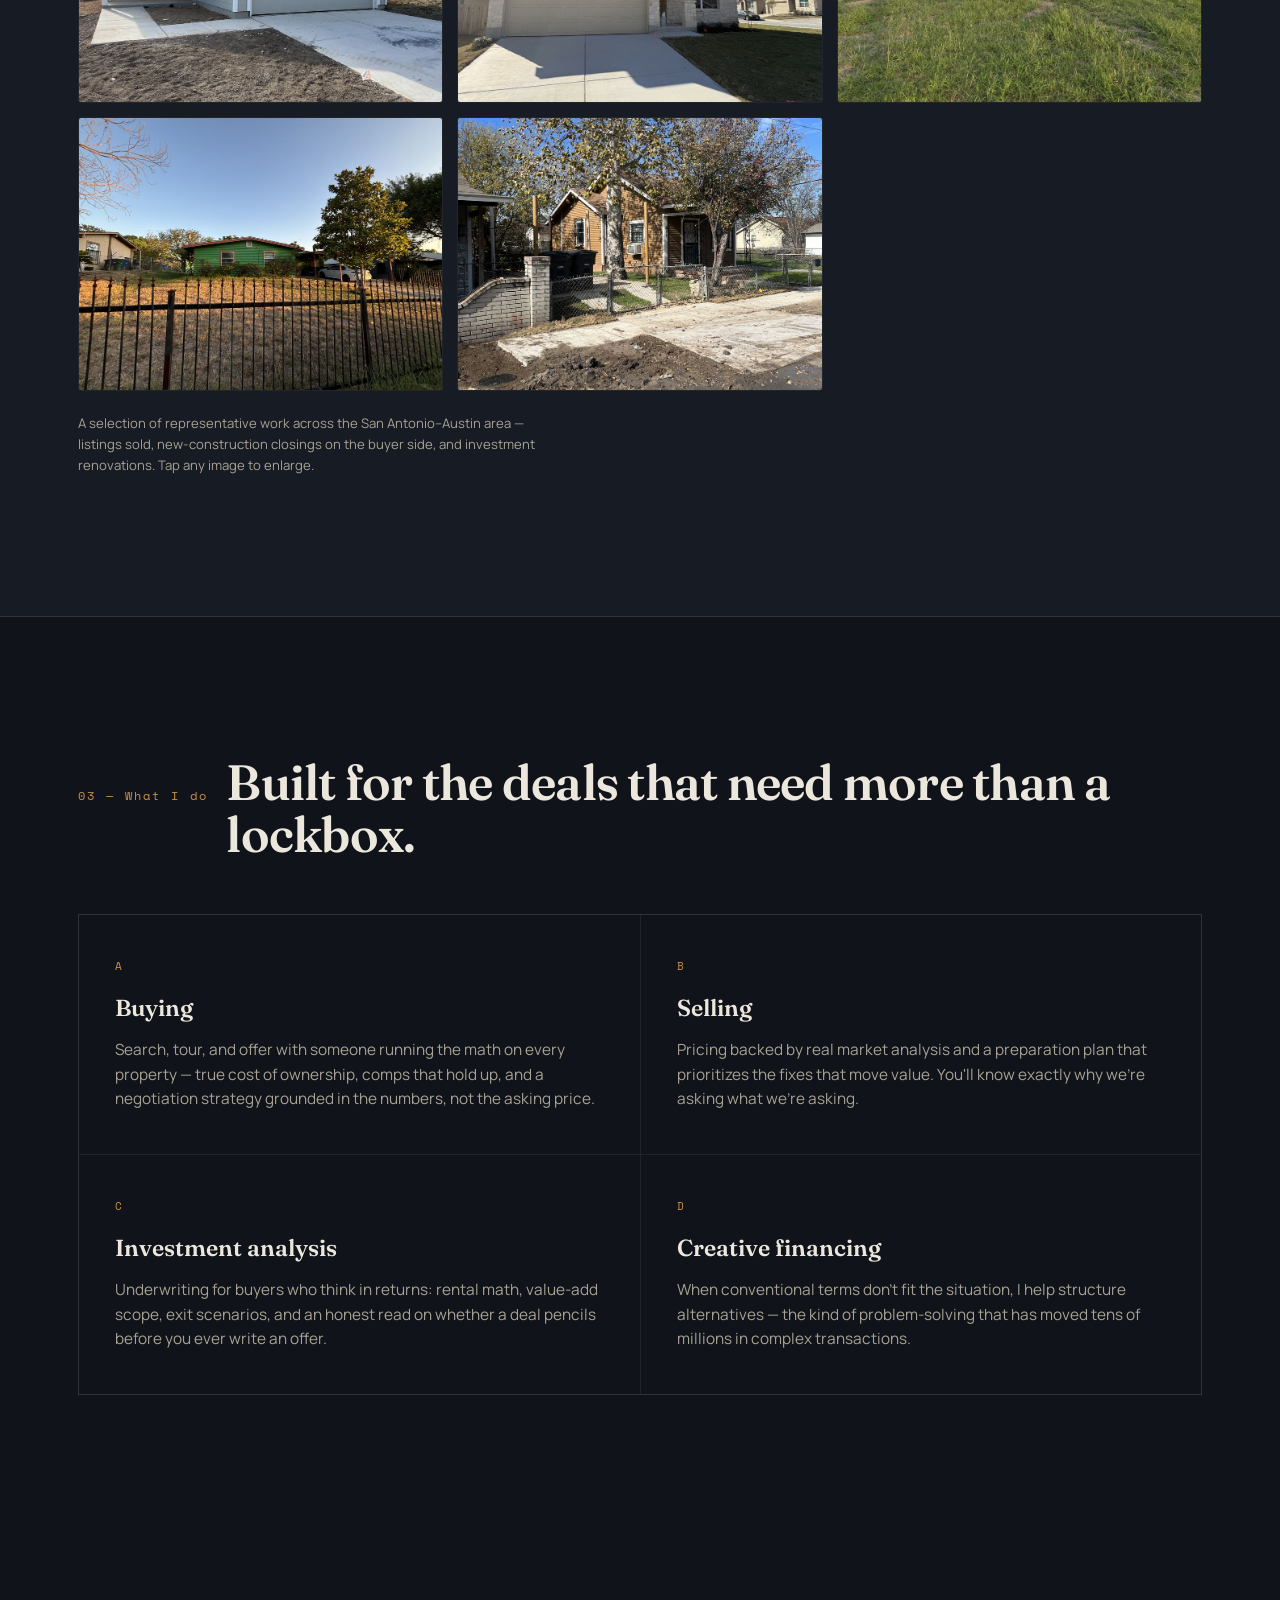
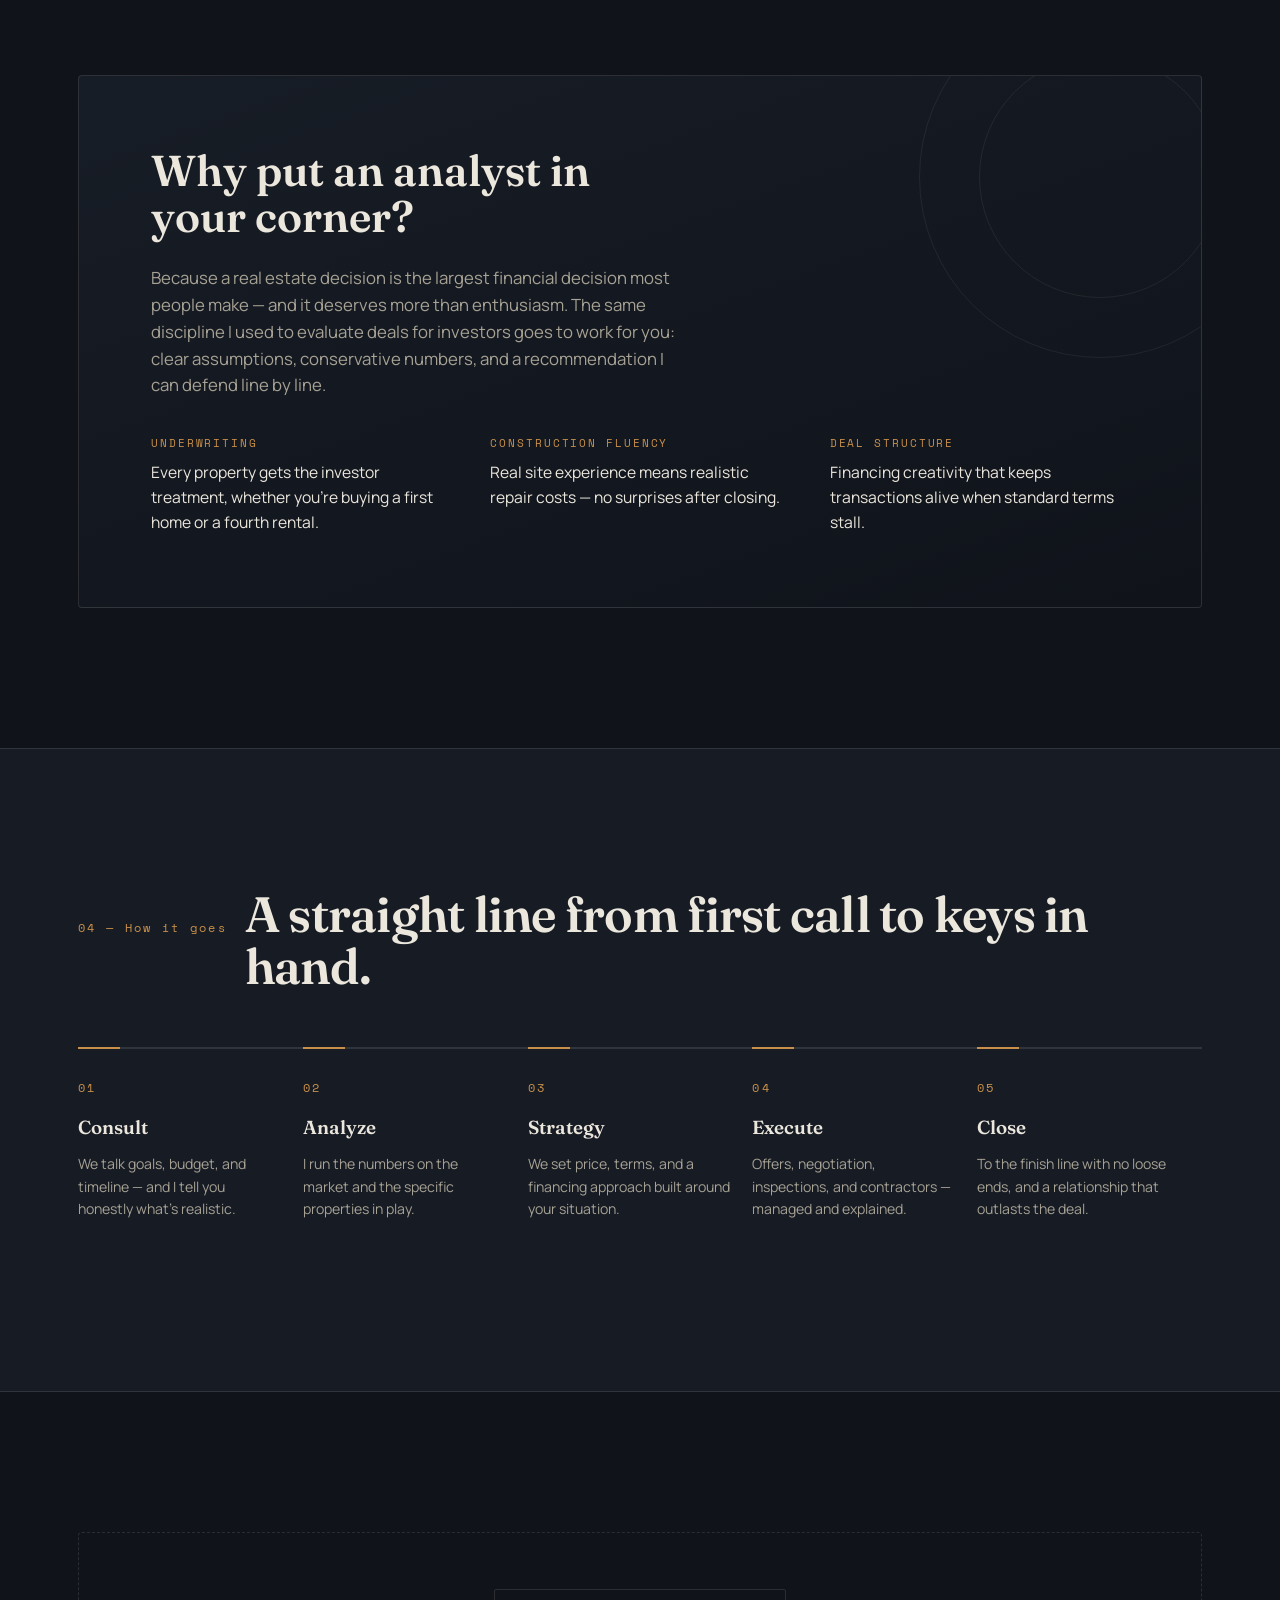
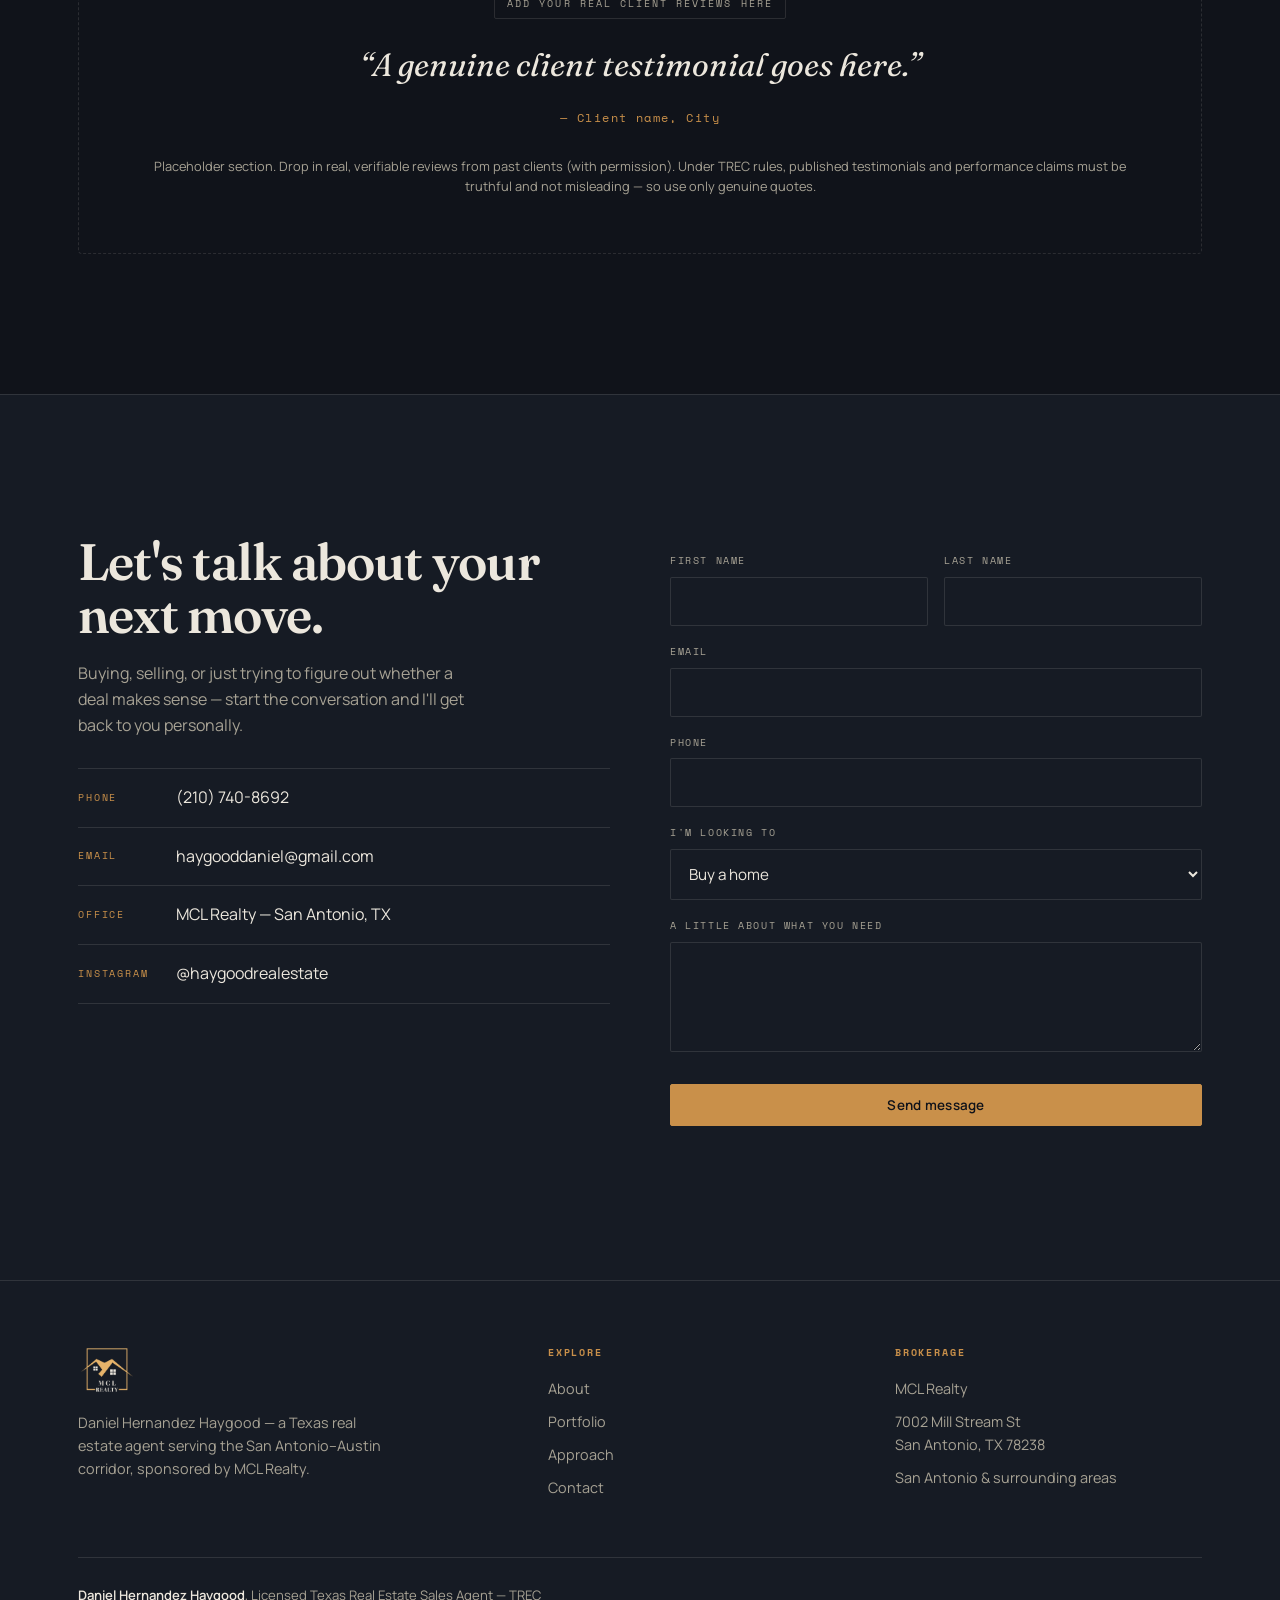
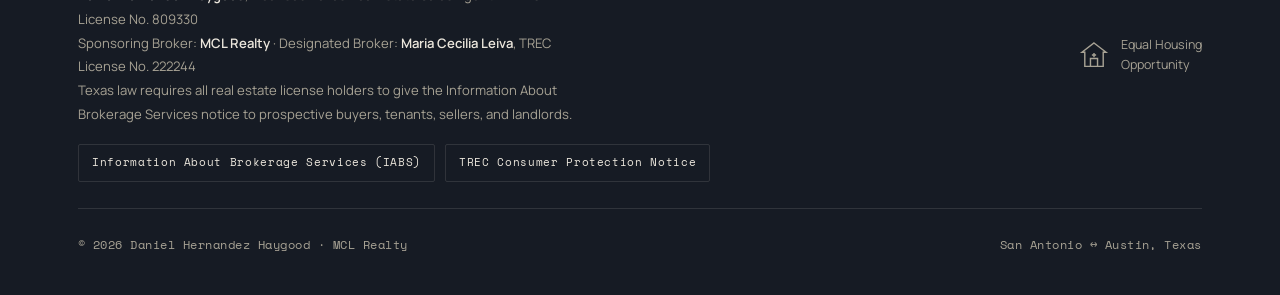
